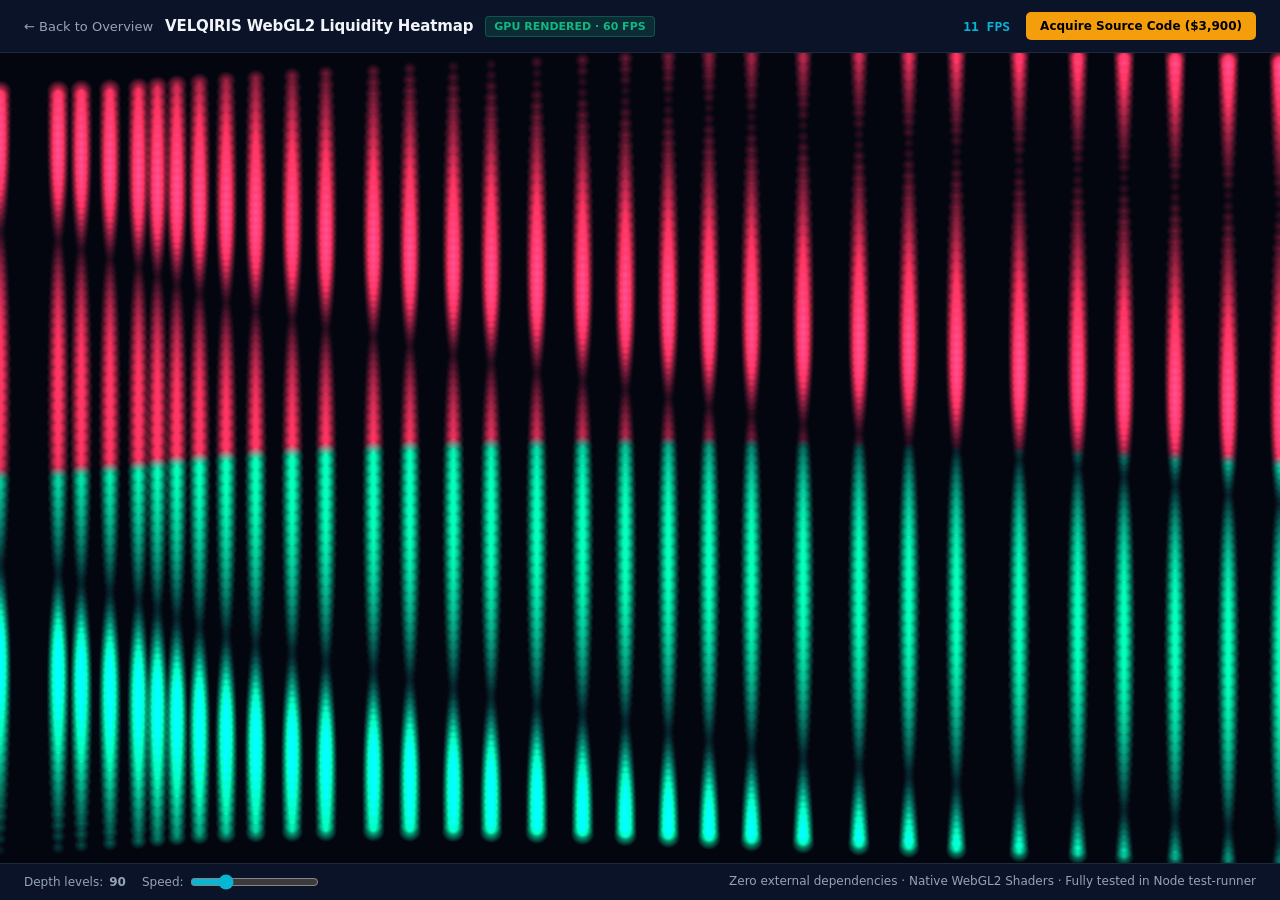
==== heatmap.html @ 0ed575a9 "Add standalone live interactive WebGL2 liquidity heatmap demo" ====
<!doctype html>
<html lang="en">
<head>
  <meta charset="utf-8">
  <meta name="viewport" content="width=device-width,initial-scale=1">
  <title>VELQIRIS WebGL2 GPU Liquidity Heatmap — Live Interactive Demo</title>
  <style>
    :root {
      --bg: #030712;
      --panel: #0b1329;
      --border: #1e293b;
      --text: #f1f5f9;
      --muted: #94a3b8;
      --green: #10b981;
      --cyan: #06b6d4;
      --gold: #f59e0b;
    }
    * { box-sizing: border-box; margin: 0; padding: 0; }
    html, body { height: 100%; background: var(--bg); color: var(--text); font-family: Inter, system-ui, sans-serif; overflow: hidden; }
    #app { display: grid; grid-template-rows: auto 1fr auto; height: 100vh; }
    header { background: var(--panel); border-bottom: 1px solid var(--border); padding: 12px 24px; display: flex; justify-content: space-between; align-items: center; }
    .brand { display: flex; align-items: center; gap: 12px; }
    .brand h1 { font-size: 15px; font-weight: 700; letter-spacing: -0.01em; color: var(--text); }
    .badge { background: rgba(16, 185, 129, 0.15); color: var(--green); border: 1px solid rgba(16, 185, 129, 0.3); font-size: 11px; padding: 3px 8px; border-radius: 4px; font-weight: 600; text-transform: uppercase; }
    .header-actions { display: flex; align-items: center; gap: 16px; font-size: 13px; }
    .fps-counter { color: var(--cyan); font-family: monospace; font-weight: 700; }
    .cta-btn { background: var(--gold); color: #000; text-decoration: none; padding: 7px 14px; border-radius: 5px; font-weight: 700; font-size: 12px; transition: opacity 0.15s; }
    .cta-btn:hover { opacity: 0.9; }
    .back-btn { color: var(--muted); text-decoration: none; font-size: 13px; }
    .back-btn:hover { color: var(--text); }
    main { position: relative; width: 100%; height: 100%; }
    canvas { width: 100%; height: 100%; display: block; }
    footer { background: var(--panel); border-top: 1px solid var(--border); padding: 10px 24px; display: flex; justify-content: space-between; font-size: 12px; color: var(--muted); }
    .controls { display: flex; gap: 16px; align-items: center; }
    .control-item { display: flex; align-items: center; gap: 6px; }
    .control-item input[type=range] { accent-color: var(--cyan); }
  </style>
</head>
<body>
  <div id="app">
    <header>
      <div class="brand">
        <a class="back-btn" href="index.html">← Back to Overview</a>
        <h1>VELQIRIS WebGL2 Liquidity Heatmap</h1>
        <span class="badge">GPU Rendered · 60 FPS</span>
      </div>
      <div class="header-actions">
        <span class="fps-counter" id="fps">60 FPS</span>
        <a class="cta-btn" href="mailto:chitara.trading@proton.me?subject=VELQIRIS%20WebGL2%20Source%20Inquiry&body=I%20am%20interested%20in%20licensing%20or%20acquiring%20the%20WebGL2%20Heatmap%20source%20code%20($3,900%20USD%20carve-out%20or%20$6,900%20total%20buyout).">Acquire Source Code ($3,900)</a>
      </div>
    </header>
    <main>
      <canvas id="heatmap"></canvas>
    </main>
    <footer>
      <div class="controls">
        <div class="control-item">
          <span>Depth levels:</span>
          <strong id="levels-count">90</strong>
        </div>
        <div class="control-item">
          <span>Speed:</span>
          <input type="range" id="speed" min="1" max="5" value="2">
        </div>
      </div>
      <div>
        <span>Zero external dependencies · Native WebGL2 Shaders · Fully tested in Node test-runner</span>
      </div>
    </footer>
  </div>

  <script src="heatmap-core.js"></script>
  <script src="webgl-heatmap.js"></script>
  <script>
    const canvas = document.getElementById('heatmap');
    const view = new VelqirisWebGLHeatmap(canvas);
    let tick = 0;
    let lastTime = performance.now();
    let frameCount = 0;
    const fpsElement = document.getElementById('fps');
    const speedSlider = document.getElementById('speed');

    function animate(currentTime) {
      frameCount++;
      if (currentTime - lastTime >= 1000) {
        fpsElement.textContent = frameCount + " FPS";
        frameCount = 0;
        lastTime = currentTime;
      }

      const speed = parseFloat(speedSlider.value);
      const now = Date.now();
      const levels = [];
      const numLevels = 90;

      for (let i = 0; i < numLevels; i++) {
        const offset = (i - 45) * 0.08;
        const wave = Math.sin((tick + i) / 8) * 0.18;
        const price = 100 + offset + wave;
        const size = 5 + Math.abs(Math.sin((tick + i) / 11)) * 75;
        levels.push({
          venue: 'STREAM_01',
          timestamp: now,
          price: price,
          size: size,
          side: i < 45 ? 'bid' : 'ask'
        });
      }

      view.append(levels, now);
      tick += speed * 0.5;
      requestAnimationFrame(animate);
    }
    requestAnimationFrame(animate);
  </script>
</body>
</html>
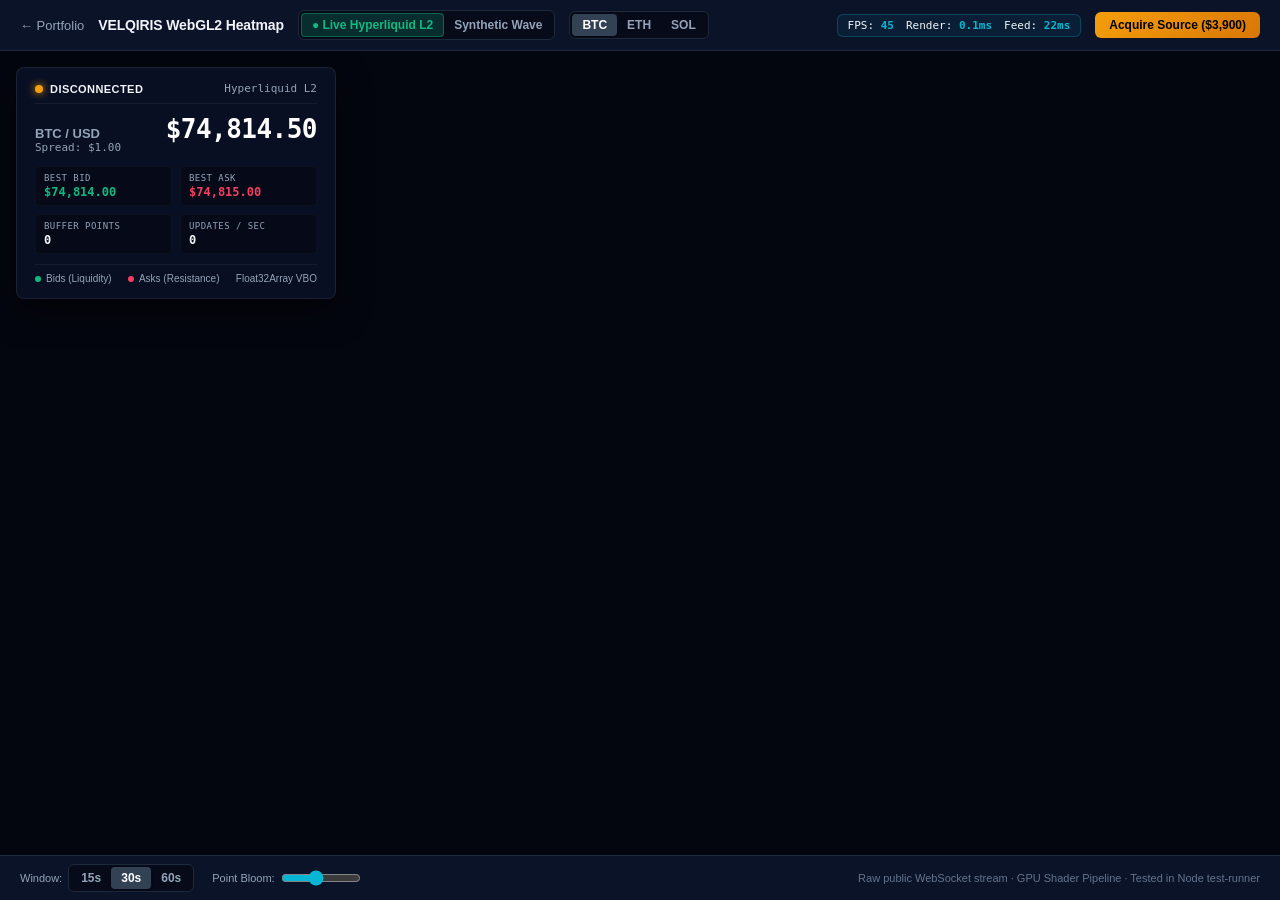
==== commit 735fdf8e: "feat(heatmap): live hyperliquid l2 feed, benchmark telemetry, and asset delimitation matrix" ====
--- a/heatmap.html
+++ b/heatmap.html
@@ -3,68 +3,248 @@
 <head>
   <meta charset="utf-8">
   <meta name="viewport" content="width=device-width,initial-scale=1">
-  <title>VELQIRIS WebGL2 GPU Liquidity Heatmap — Live Interactive Demo</title>
+  <title>VELQIRIS WebGL2 GPU Liquidity Engine — Live Hyperliquid L2 Feed</title>
+  <link rel="icon" href="favicon.svg" type="image/svg+xml">
   <style>
     :root {
       --bg: #030712;
       --panel: #0b1329;
+      --panel-glass: rgba(11, 19, 41, 0.78);
       --border: #1e293b;
+      --border-highlight: #334155;
       --text: #f1f5f9;
       --muted: #94a3b8;
       --green: #10b981;
+      --green-glow: rgba(16, 185, 129, 0.25);
+      --red: #f43f5e;
       --cyan: #06b6d4;
       --gold: #f59e0b;
+      --accent: #6366f1;
     }
     * { box-sizing: border-box; margin: 0; padding: 0; }
-    html, body { height: 100%; background: var(--bg); color: var(--text); font-family: Inter, system-ui, sans-serif; overflow: hidden; }
+    html, body { height: 100%; background: var(--bg); color: var(--text); font-family: -apple-system, BlinkMacSystemFont, "Segoe UI", Roboto, "Helvetica Neue", Arial, sans-serif; overflow: hidden; }
     #app { display: grid; grid-template-rows: auto 1fr auto; height: 100vh; }
-    header { background: var(--panel); border-bottom: 1px solid var(--border); padding: 12px 24px; display: flex; justify-content: space-between; align-items: center; }
-    .brand { display: flex; align-items: center; gap: 12px; }
-    .brand h1 { font-size: 15px; font-weight: 700; letter-spacing: -0.01em; color: var(--text); }
-    .badge { background: rgba(16, 185, 129, 0.15); color: var(--green); border: 1px solid rgba(16, 185, 129, 0.3); font-size: 11px; padding: 3px 8px; border-radius: 4px; font-weight: 600; text-transform: uppercase; }
-    .header-actions { display: flex; align-items: center; gap: 16px; font-size: 13px; }
-    .fps-counter { color: var(--cyan); font-family: monospace; font-weight: 700; }
-    .cta-btn { background: var(--gold); color: #000; text-decoration: none; padding: 7px 14px; border-radius: 5px; font-weight: 700; font-size: 12px; transition: opacity 0.15s; }
-    .cta-btn:hover { opacity: 0.9; }
-    .back-btn { color: var(--muted); text-decoration: none; font-size: 13px; }
+    
+    /* Header */
+    header {
+      background: var(--panel);
+      border-bottom: 1px solid var(--border);
+      padding: 10px 20px;
+      display: flex;
+      justify-content: space-between;
+      align-items: center;
+      gap: 14px;
+      z-index: 10;
+    }
+    .brand-section { display: flex; align-items: center; gap: 14px; }
+    .back-btn { color: var(--muted); text-decoration: none; font-size: 13px; font-weight: 500; display: flex; align-items: center; gap: 4px; transition: color 0.15s; }
     .back-btn:hover { color: var(--text); }
-    main { position: relative; width: 100%; height: 100%; }
+    .title-group { display: flex; align-items: center; gap: 10px; }
+    .title-group h1 { font-size: 14px; font-weight: 700; letter-spacing: -0.01em; color: var(--text); white-space: nowrap; }
+    
+    /* Segmented switchers */
+    .segmented-group { display: flex; align-items: center; background: rgba(0,0,0,0.4); border: 1px solid var(--border); border-radius: 6px; padding: 2px; }
+    .segmented-btn { background: transparent; border: none; color: var(--muted); font-size: 12px; font-weight: 600; padding: 4px 10px; border-radius: 4px; cursor: pointer; transition: all 0.15s; font-family: inherit; }
+    .segmented-btn:hover { color: var(--text); }
+    .segmented-btn.active { background: var(--border-highlight); color: #fff; box-shadow: 0 1px 3px rgba(0,0,0,0.3); }
+    .segmented-btn.active.live { background: rgba(16, 185, 129, 0.2); color: var(--green); border: 1px solid rgba(16, 185, 129, 0.4); }
+
+    .header-right { display: flex; align-items: center; gap: 14px; }
+    .benchmarks-badge {
+      display: flex;
+      align-items: center;
+      gap: 12px;
+      background: rgba(6, 182, 212, 0.08);
+      border: 1px solid rgba(6, 182, 212, 0.25);
+      padding: 4px 10px;
+      border-radius: 6px;
+      font-family: ui-monospace, SFMono-Regular, Menlo, Monaco, Consolas, monospace;
+      font-size: 11px;
+    }
+    .benchmark-val { color: var(--cyan); font-weight: 700; }
+    .cta-btn {
+      background: linear-gradient(135deg, #f59e0b, #d97706);
+      color: #000;
+      text-decoration: none;
+      padding: 6px 14px;
+      border-radius: 6px;
+      font-weight: 700;
+      font-size: 12px;
+      white-space: nowrap;
+      transition: transform 0.1s, opacity 0.15s;
+    }
+    .cta-btn:hover { opacity: 0.92; transform: translateY(-1px); }
+
+    /* Main Canvas & HUD */
+    main { position: relative; width: 100%; height: 100%; background: #010409; }
     canvas { width: 100%; height: 100%; display: block; }
-    footer { background: var(--panel); border-top: 1px solid var(--border); padding: 10px 24px; display: flex; justify-content: space-between; font-size: 12px; color: var(--muted); }
-    .controls { display: flex; gap: 16px; align-items: center; }
+
+    /* Glassmorphic Telemetry HUD */
+    .telemetry-hud {
+      position: absolute;
+      top: 16px;
+      left: 16px;
+      background: var(--panel-glass);
+      backdrop-filter: blur(12px);
+      -webkit-backdrop-filter: blur(12px);
+      border: 1px solid rgba(255,255,255,0.08);
+      border-radius: 8px;
+      padding: 14px 18px;
+      width: 320px;
+      box-shadow: 0 12px 32px rgba(0,0,0,0.5);
+      pointer-events: auto;
+      z-index: 5;
+    }
+    .hud-header { display: flex; justify-content: space-between; align-items: center; margin-bottom: 10px; padding-bottom: 8px; border-bottom: 1px solid rgba(255,255,255,0.06); }
+    .status-indicator { display: flex; align-items: center; gap: 7px; font-size: 11px; font-weight: 600; text-transform: uppercase; letter-spacing: 0.04em; }
+    .status-dot { width: 8px; height: 8px; border-radius: 50%; background: var(--green); box-shadow: 0 0 8px var(--green); animation: pulse 2s infinite; }
+    .status-dot.simulated { background: var(--cyan); box-shadow: 0 0 8px var(--cyan); }
+    .status-dot.reconnecting { background: var(--gold); box-shadow: 0 0 8px var(--gold); }
+    @keyframes pulse { 0%, 100% { opacity: 1; } 50% { opacity: 0.4; } }
+    .source-label { font-size: 11px; color: var(--muted); font-family: monospace; }
+    
+    .hud-price-row { display: flex; justify-content: space-between; align-items: baseline; margin-bottom: 12px; }
+    .hud-pair { font-size: 13px; font-weight: 700; color: var(--muted); }
+    .hud-price { font-size: 26px; font-weight: 800; font-family: ui-monospace, Menlo, monospace; color: #fff; letter-spacing: -0.02em; }
+    .hud-spread { font-size: 11px; color: var(--muted); font-family: monospace; }
+
+    .hud-grid { display: grid; grid-template-columns: 1fr 1fr; gap: 8px; font-size: 11px; font-family: monospace; }
+    .hud-stat-box { background: rgba(0,0,0,0.3); padding: 6px 8px; border-radius: 4px; border: 1px solid rgba(255,255,255,0.03); }
+    .hud-stat-label { color: var(--muted); display: block; font-size: 9px; text-transform: uppercase; letter-spacing: 0.05em; margin-bottom: 2px; }
+    .hud-stat-val { color: var(--text); font-weight: 600; font-size: 12px; }
+    .hud-stat-val.bid { color: var(--green); }
+    .hud-stat-val.ask { color: var(--red); }
+
+    .hud-legend { margin-top: 10px; padding-top: 8px; border-top: 1px solid rgba(255,255,255,0.06); display: flex; justify-content: space-between; font-size: 10px; color: var(--muted); }
+    .legend-item { display: flex; align-items: center; gap: 5px; }
+    .legend-dot { width: 6px; height: 6px; border-radius: 50%; }
+    .legend-dot.bid { background: var(--green); }
+    .legend-dot.ask { background: var(--red); }
+
+    /* Footer */
+    footer {
+      background: var(--panel);
+      border-top: 1px solid var(--border);
+      padding: 8px 20px;
+      display: flex;
+      justify-content: space-between;
+      align-items: center;
+      font-size: 11px;
+      color: var(--muted);
+      z-index: 10;
+    }
+    .controls-left { display: flex; align-items: center; gap: 18px; }
     .control-item { display: flex; align-items: center; gap: 6px; }
-    .control-item input[type=range] { accent-color: var(--cyan); }
+    .control-item span { font-weight: 500; font-size: 11px; }
+    .control-item input[type=range] { accent-color: var(--cyan); width: 80px; }
+    .notice-right { display: flex; align-items: center; gap: 8px; color: #64748b; font-size: 11px; }
+
+    @media (max-width: 900px) {
+      .benchmarks-badge { display: none; }
+      .telemetry-hud { width: 260px; padding: 10px; font-size: 10px; }
+      .notice-right { display: none; }
+    }
   </style>
 </head>
 <body>
   <div id="app">
     <header>
-      <div class="brand">
-        <a class="back-btn" href="index.html">← Back to Overview</a>
-        <h1>VELQIRIS WebGL2 Liquidity Heatmap</h1>
-        <span class="badge">GPU Rendered · 60 FPS</span>
+      <div class="brand-section">
+        <a class="back-btn" href="index.html">← Portfolio</a>
+        <div class="title-group">
+          <h1>VELQIRIS WebGL2 Heatmap</h1>
+        </div>
+        
+        <!-- Feed Mode Switcher -->
+        <div class="segmented-group">
+          <button id="btn-mode-live" class="segmented-btn active live" onclick="setMode('live')">● Live Hyperliquid L2</button>
+          <button id="btn-mode-sim" class="segmented-btn" onclick="setMode('simulated')">Synthetic Wave</button>
+        </div>
+
+        <!-- Coin Switcher -->
+        <div class="segmented-group" id="coin-selector">
+          <button class="segmented-btn active" id="coin-BTC" onclick="setCoin('BTC')">BTC</button>
+          <button class="segmented-btn" id="coin-ETH" onclick="setCoin('ETH')">ETH</button>
+          <button class="segmented-btn" id="coin-SOL" onclick="setCoin('SOL')">SOL</button>
+        </div>
       </div>
-      <div class="header-actions">
-        <span class="fps-counter" id="fps">60 FPS</span>
-        <a class="cta-btn" href="mailto:chitara.trading@proton.me?subject=VELQIRIS%20WebGL2%20Source%20Inquiry&body=I%20am%20interested%20in%20licensing%20or%20acquiring%20the%20WebGL2%20Heatmap%20source%20code%20($3,900%20USD%20carve-out%20or%20$6,900%20total%20buyout).">Acquire Source Code ($3,900)</a>
+
+      <div class="header-right">
+        <div class="benchmarks-badge">
+          <span>FPS: <strong class="benchmark-val" id="fps-val">60</strong></span>
+          <span>Render: <strong class="benchmark-val" id="render-val">0.2ms</strong></span>
+          <span>Feed: <strong class="benchmark-val" id="latency-val">22ms</strong></span>
+        </div>
+        <a class="cta-btn" href="mailto:chitara.trading@proton.me?subject=VELQIRIS%20WebGL2%20Source%20Acquisition%20Inquiry&body=I%20am%20interested%20in%20acquiring%20the%20VELQIRIS%20WebGL2%20Heatmap%20source%20code%20($3,900%20USD%20carve-out%20or%20$6,900%20complete%20portfolio%20buyout%20via%20Base%20USDC%20/%20Escrow).">Acquire Source ($3,900)</a>
       </div>
     </header>
+
     <main>
       <canvas id="heatmap"></canvas>
+      
+      <!-- Live Telemetry HUD -->
+      <div class="telemetry-hud">
+        <div class="hud-header">
+          <div class="status-indicator">
+            <span class="status-dot" id="hud-status-dot"></span>
+            <span id="hud-status-text">Connected</span>
+          </div>
+          <span class="source-label" id="hud-source-label">Hyperliquid L2</span>
+        </div>
+        <div class="hud-price-row">
+          <div>
+            <div class="hud-pair" id="hud-pair-label">BTC / USD</div>
+            <div class="hud-spread" id="hud-spread-val">Spread: $1.00</div>
+          </div>
+          <div class="hud-price" id="hud-price-val">$74,814.50</div>
+        </div>
+        <div class="hud-grid">
+          <div class="hud-stat-box">
+            <span class="hud-stat-label">Best Bid</span>
+            <span class="hud-stat-val bid" id="hud-bid-val">$74,814.00</span>
+          </div>
+          <div class="hud-stat-box">
+            <span class="hud-stat-label">Best Ask</span>
+            <span class="hud-stat-val ask" id="hud-ask-val">$74,815.00</span>
+          </div>
+          <div class="hud-stat-box">
+            <span class="hud-stat-label">Buffer Points</span>
+            <span class="hud-stat-val" id="hud-points-val">0</span>
+          </div>
+          <div class="hud-stat-box">
+            <span class="hud-stat-label">Updates / Sec</span>
+            <span class="hud-stat-val" id="hud-rate-val">6.5</span>
+          </div>
+        </div>
+        <div class="hud-legend">
+          <div class="legend-item"><span class="legend-dot bid"></span> Bids (Liquidity)</div>
+          <div class="legend-item"><span class="legend-dot ask"></span> Asks (Resistance)</div>
+          <div>Float32Array VBO</div>
+        </div>
+      </div>
     </main>
+
     <footer>
-      <div class="controls">
+      <div class="controls-left">
         <div class="control-item">
-          <span>Depth levels:</span>
-          <strong id="levels-count">90</strong>
+          <span>Window:</span>
+          <div class="segmented-group">
+            <button class="segmented-btn" id="win-15" onclick="setWindow(15000)">15s</button>
+            <button class="segmented-btn active" id="win-30" onclick="setWindow(30000)">30s</button>
+            <button class="segmented-btn" id="win-60" onclick="setWindow(60000)">60s</button>
+          </div>
         </div>
         <div class="control-item">
+          <span>Point Bloom:</span>
+          <input type="range" id="bloom" min="8" max="36" value="20" oninput="setBloom(this.value)">
+        </div>
+        <div class="control-item" id="speed-control" style="display: none;">
           <span>Speed:</span>
           <input type="range" id="speed" min="1" max="5" value="2">
         </div>
       </div>
-      <div>
-        <span>Zero external dependencies · Native WebGL2 Shaders · Fully tested in Node test-runner</span>
+      <div class="notice-right">
+        <span>Raw public WebSocket stream · GPU Shader Pipeline · Tested in Node test-runner</span>
       </div>
     </footer>
   </div>
@@ -72,46 +252,292 @@
   <script src="heatmap-core.js"></script>
   <script src="webgl-heatmap.js"></script>
   <script>
-    const canvas = document.getElementById('heatmap');
-    const view = new VelqirisWebGLHeatmap(canvas);
-    let tick = 0;
-    let lastTime = performance.now();
-    let frameCount = 0;
-    const fpsElement = document.getElementById('fps');
-    const speedSlider = document.getElementById('speed');
-
-    function animate(currentTime) {
-      frameCount++;
-      if (currentTime - lastTime >= 1000) {
-        fpsElement.textContent = frameCount + " FPS";
-        frameCount = 0;
-        lastTime = currentTime;
+    (function () {
+      'use strict';
+
+      const canvas = document.getElementById('heatmap');
+      let currentMode = 'live'; // 'live' | 'simulated'
+      let currentCoin = 'BTC';
+      let historyWindowMs = 30000;
+      let pointBloom = 20;
+
+      // Initialize WebGL2 Heatmap
+      const view = new VelqirisWebGLHeatmap(canvas, {
+        maxLevels: 15000,
+        maxAgeMs: historyWindowMs,
+        pointSize: pointBloom
+      });
+
+      // UI Elements
+      const fpsEl = document.getElementById('fps-val');
+      const renderEl = document.getElementById('render-val');
+      const latencyEl = document.getElementById('latency-val');
+      const hudStatusDot = document.getElementById('hud-status-dot');
+      const hudStatusText = document.getElementById('hud-status-text');
+      const hudSourceLabel = document.getElementById('hud-source-label');
+      const hudPairLabel = document.getElementById('hud-pair-label');
+      const hudPriceVal = document.getElementById('hud-price-val');
+      const hudSpreadVal = document.getElementById('hud-spread-val');
+      const hudBidVal = document.getElementById('hud-bid-val');
+      const hudAskVal = document.getElementById('hud-ask-val');
+      const hudPointsVal = document.getElementById('hud-points-val');
+      const hudRateVal = document.getElementById('hud-rate-val');
+      const speedControl = document.getElementById('speed-control');
+      const coinSelector = document.getElementById('coin-selector');
+
+      // Telemetry state
+      let frameCount = 0;
+      let lastFpsTime = performance.now();
+      let lastRenderDuration = 0.2;
+      let updateCount = 0;
+      let lastRateTime = performance.now();
+
+      // Hyperliquid WebSocket state
+      let ws = null;
+      let wsReconnectTimer = null;
+      let lastBookState = null;
+      let sampleTimer = null;
+      let syntheticTick = 0;
+
+      function formatPrice(coin, price) {
+        if (!Number.isFinite(price)) return '---';
+        if (coin === 'SOL') return '$' + price.toFixed(2);
+        if (coin === 'ETH') return '$' + price.toFixed(1);
+        return '$' + price.toLocaleString('en-US', { minimumFractionDigits: 1, maximumFractionDigits: 1 });
       }
 
-      const speed = parseFloat(speedSlider.value);
-      const now = Date.now();
-      const levels = [];
-      const numLevels = 90;
-
-      for (let i = 0; i < numLevels; i++) {
-        const offset = (i - 45) * 0.08;
-        const wave = Math.sin((tick + i) / 8) * 0.18;
-        const price = 100 + offset + wave;
-        const size = 5 + Math.abs(Math.sin((tick + i) / 11)) * 75;
-        levels.push({
-          venue: 'STREAM_01',
-          timestamp: now,
-          price: price,
-          size: size,
-          side: i < 45 ? 'bid' : 'ask'
+      function updateHud(bid, ask, time) {
+        if (!bid || !ask) return;
+        const mid = (bid.price + ask.price) / 2;
+        const spread = Math.abs(ask.price - bid.price);
+        const spreadPct = mid > 0 ? ((spread / mid) * 100).toFixed(3) : '0.000';
+
+        hudPairLabel.textContent = currentCoin + ' / USD';
+        hudPriceVal.textContent = formatPrice(currentCoin, mid);
+        hudSpreadVal.textContent = 'Spread: $' + spread.toFixed(2) + ' (' + spreadPct + '%)';
+        hudBidVal.textContent = '$' + bid.price.toFixed(1) + ' (' + bid.size.toFixed(2) + ')';
+        hudAskVal.textContent = '$' + ask.price.toFixed(1) + ' (' + ask.size.toFixed(2) + ')';
+
+        if (time) {
+          const latency = Math.max(1, Math.min(999, Date.now() - time));
+          latencyEl.textContent = latency + 'ms';
+        }
+      }
+
+      function connectWebSocket() {
+        if (currentMode !== 'live') return;
+        if (ws) {
+          try { ws.close(); } catch (e) {}
+        }
+
+        hudStatusDot.className = 'status-dot reconnecting';
+        hudStatusText.textContent = 'Connecting...';
+        hudSourceLabel.textContent = 'Hyperliquid L2';
+
+        try {
+          ws = new WebSocket('wss://api.hyperliquid.xyz/ws');
+        } catch (e) {
+          console.error('WebSocket connection error:', e);
+          scheduleReconnect();
+          return;
+        }
+
+        ws.onopen = function () {
+          hudStatusDot.className = 'status-dot';
+          hudStatusText.textContent = 'Connected';
+          ws.send(JSON.stringify({
+            method: 'subscribe',
+            subscription: { type: 'l2Book', coin: currentCoin }
+          }));
+        };
+
+        ws.onmessage = function (event) {
+          updateCount++;
+          try {
+            const msg = JSON.parse(event.data);
+            if (msg.channel === 'l2Book' && msg.data) {
+              const d = msg.data;
+              if (d.coin !== currentCoin) return;
+              const bids = d.levels[0] || [];
+              const asks = d.levels[1] || [];
+              lastBookState = { bids: bids, asks: asks, time: d.time || Date.now() };
+
+              if (bids.length && asks.length) {
+                const topBid = { price: parseFloat(bids[0].px), size: parseFloat(bids[0].sz) };
+                const topAsk = { price: parseFloat(asks[0].px), size: parseFloat(asks[0].sz) };
+                updateHud(topBid, topAsk, d.time);
+              }
+            }
+          } catch (err) {
+            console.error('Failed to parse WS message:', err);
+          }
+        };
+
+        ws.onerror = function () {
+          hudStatusDot.className = 'status-dot reconnecting';
+          hudStatusText.textContent = 'Reconnecting...';
+        };
+
+        ws.onclose = function () {
+          if (currentMode === 'live') {
+            hudStatusDot.className = 'status-dot reconnecting';
+            hudStatusText.textContent = 'Disconnected';
+            scheduleReconnect();
+          }
+        };
+      }
+
+      function scheduleReconnect() {
+        if (wsReconnectTimer) clearTimeout(wsReconnectTimer);
+        wsReconnectTimer = setTimeout(function () {
+          if (currentMode === 'live') connectWebSocket();
+        }, 2000);
+      }
+
+      // Sample orderbook at 100ms intervals to generate continuous heatmap time stream
+      sampleTimer = setInterval(function () {
+        if (currentMode !== 'live' || !lastBookState) return;
+        const now = Date.now();
+        const levels = [];
+        const bids = lastBookState.bids;
+        const asks = lastBookState.asks;
+
+        for (let i = 0; i < bids.length; i++) {
+          levels.push({
+            venue: 'Hyperliquid',
+            side: 'bid',
+            price: parseFloat(bids[i].px),
+            size: parseFloat(bids[i].sz),
+            timestamp: now
+          });
+        }
+        for (let i = 0; i < asks.length; i++) {
+          levels.push({
+            venue: 'Hyperliquid',
+            side: 'ask',
+            price: parseFloat(asks[i].px),
+            size: parseFloat(asks[i].sz),
+            timestamp: now
+          });
+        }
+
+        if (levels.length > 0) {
+          view.append(levels, now);
+        }
+      }, 100);
+
+      // Animation Loop (60 FPS WebGL)
+      function animate(now) {
+        frameCount++;
+        if (now - lastFpsTime >= 1000) {
+          fpsEl.textContent = frameCount;
+          frameCount = 0;
+          lastFpsTime = now;
+        }
+
+        if (now - lastRateTime >= 1000) {
+          hudRateVal.textContent = updateCount;
+          updateCount = 0;
+          lastRateTime = now;
+        }
+
+        if (currentMode === 'simulated') {
+          const speed = parseFloat(document.getElementById('speed').value || '2');
+          const simNow = Date.now();
+          const levels = [];
+          const numLevels = 90;
+
+          for (let i = 0; i < numLevels; i++) {
+            const offset = (i - 45) * 0.08;
+            const wave = Math.sin((syntheticTick + i) / 8) * 0.18;
+            const price = 100 + offset + wave;
+            const size = 5 + Math.abs(Math.sin((syntheticTick + i) / 11)) * 75;
+            levels.push({
+              venue: 'SYNTH_ENGINE',
+              timestamp: simNow,
+              price: price,
+              size: size,
+              side: i < 45 ? 'bid' : 'ask'
+            });
+          }
+          view.append(levels, simNow);
+          syntheticTick += speed * 0.5;
+
+          const mid = 100 + Math.sin(syntheticTick / 8) * 0.18;
+          hudPairLabel.textContent = 'SIMULATED WAVE';
+          hudPriceVal.textContent = '$' + mid.toFixed(2);
+          hudSpreadVal.textContent = 'Spread: $0.16 (Simulated)';
+          hudBidVal.textContent = '$' + (mid - 0.08).toFixed(2);
+          hudAskVal.textContent = '$' + (mid + 0.08).toFixed(2);
+          latencyEl.textContent = '0ms (Local)';
+        }
+
+        // Render pass & measurement
+        const t0 = performance.now();
+        const stats = view.render();
+        const t1 = performance.now();
+        lastRenderDuration = t1 - t0;
+        renderEl.textContent = lastRenderDuration.toFixed(1) + 'ms';
+
+        if (stats && stats.rendered !== undefined) {
+          hudPointsVal.textContent = stats.rendered.toLocaleString();
+        }
+
+        requestAnimationFrame(animate);
+      }
+      requestAnimationFrame(animate);
+
+      // Global control handlers
+      window.setMode = function (mode) {
+        currentMode = mode;
+        view.book.clear();
+        document.getElementById('btn-mode-live').className = 'segmented-btn' + (mode === 'live' ? ' active live' : '');
+        document.getElementById('btn-mode-sim').className = 'segmented-btn' + (mode === 'simulated' ? ' active' : '');
+
+        if (mode === 'live') {
+          speedControl.style.display = 'none';
+          coinSelector.style.display = 'flex';
+          connectWebSocket();
+        } else {
+          speedControl.style.display = 'flex';
+          coinSelector.style.display = 'none';
+          if (ws) { try { ws.close(); } catch (e) {} ws = null; }
+          hudStatusDot.className = 'status-dot simulated';
+          hudStatusText.textContent = 'Synthetic';
+          hudSourceLabel.textContent = 'Local Shader Wave';
+        }
+      };
+
+      window.setCoin = function (coin) {
+        if (currentCoin === coin) return;
+        currentCoin = coin;
+        document.querySelectorAll('#coin-selector .segmented-btn').forEach(function (btn) {
+          btn.className = 'segmented-btn';
         });
-      }
-
-      view.append(levels, now);
-      tick += speed * 0.5;
-      requestAnimationFrame(animate);
-    }
-    requestAnimationFrame(animate);
+        document.getElementById('coin-' + coin).className = 'segmented-btn active';
+        view.book.clear();
+        lastBookState = null;
+        if (currentMode === 'live') {
+          connectWebSocket();
+        }
+      };
+
+      window.setWindow = function (ms) {
+        historyWindowMs = ms;
+        view.book.maxAgeMs = ms;
+        ['15', '30', '60'].forEach(function (sec) {
+          document.getElementById('win-' + sec).className = 'segmented-btn' + (ms === parseInt(sec) * 1000 ? ' active' : '');
+        });
+      };
+
+      window.setBloom = function (size) {
+        pointBloom = Number(size);
+        view.pointSize = pointBloom;
+      };
+
+      // Start initial WebSocket connection
+      connectWebSocket();
+    })();
   </script>
 </body>
-</html>
+</html>
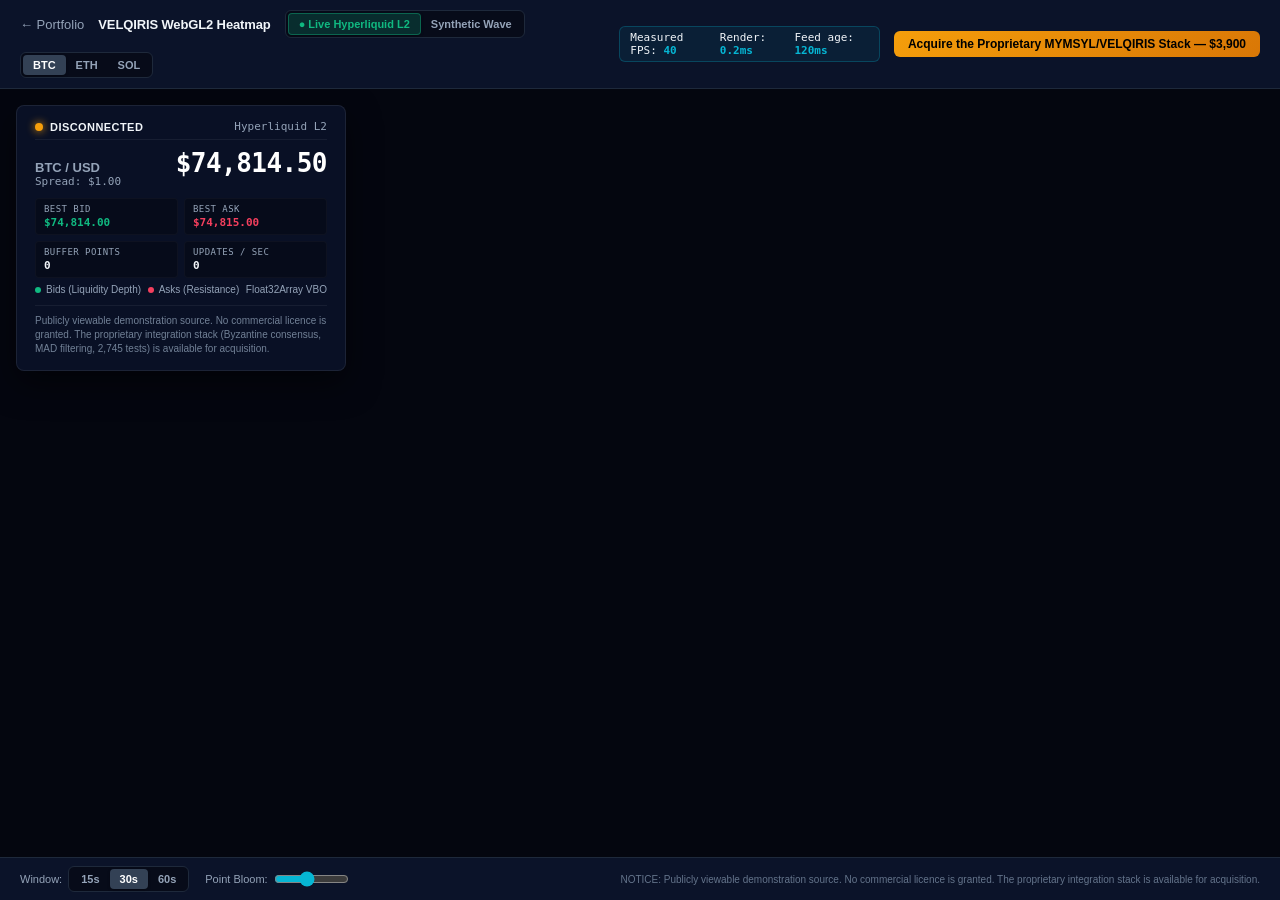
==== commit b92f8972: "docs: clarify public demo scope and proprietary stack delimitation" ====
--- a/heatmap.html
+++ b/heatmap.html
@@ -3,13 +3,13 @@
 <head>
   <meta charset="utf-8">
   <meta name="viewport" content="width=device-width,initial-scale=1">
-  <title>VELQIRIS WebGL2 GPU Liquidity Engine — Live Hyperliquid L2 Feed</title>
+  <title>VELQIRIS WebGL2 Liquidity Renderer — Live Hyperliquid L2 Demonstration</title>
   <link rel="icon" href="favicon.svg" type="image/svg+xml">
   <style>
     :root {
       --bg: #030712;
       --panel: #0b1329;
-      --panel-glass: rgba(11, 19, 41, 0.78);
+      --panel-glass: rgba(11, 19, 41, 0.88);
       --border: #1e293b;
       --border-highlight: #334155;
       --text: #f1f5f9;
@@ -36,15 +36,15 @@
       gap: 14px;
       z-index: 10;
     }
-    .brand-section { display: flex; align-items: center; gap: 14px; }
+    .brand-section { display: flex; align-items: center; gap: 14px; flex-wrap: wrap; }
     .back-btn { color: var(--muted); text-decoration: none; font-size: 13px; font-weight: 500; display: flex; align-items: center; gap: 4px; transition: color 0.15s; }
     .back-btn:hover { color: var(--text); }
     .title-group { display: flex; align-items: center; gap: 10px; }
-    .title-group h1 { font-size: 14px; font-weight: 700; letter-spacing: -0.01em; color: var(--text); white-space: nowrap; }
+    .title-group h1 { font-size: 13px; font-weight: 700; letter-spacing: -0.01em; color: var(--text); white-space: nowrap; }
     
     /* Segmented switchers */
     .segmented-group { display: flex; align-items: center; background: rgba(0,0,0,0.4); border: 1px solid var(--border); border-radius: 6px; padding: 2px; }
-    .segmented-btn { background: transparent; border: none; color: var(--muted); font-size: 12px; font-weight: 600; padding: 4px 10px; border-radius: 4px; cursor: pointer; transition: all 0.15s; font-family: inherit; }
+    .segmented-btn { background: transparent; border: none; color: var(--muted); font-size: 11px; font-weight: 600; padding: 4px 10px; border-radius: 4px; cursor: pointer; transition: all 0.15s; font-family: inherit; }
     .segmented-btn:hover { color: var(--text); }
     .segmented-btn.active { background: var(--border-highlight); color: #fff; box-shadow: 0 1px 3px rgba(0,0,0,0.3); }
     .segmented-btn.active.live { background: rgba(16, 185, 129, 0.2); color: var(--green); border: 1px solid rgba(16, 185, 129, 0.4); }
@@ -53,7 +53,7 @@
     .benchmarks-badge {
       display: flex;
       align-items: center;
-      gap: 12px;
+      gap: 10px;
       background: rgba(6, 182, 212, 0.08);
       border: 1px solid rgba(6, 182, 212, 0.25);
       padding: 4px 10px;
@@ -79,6 +79,23 @@
     main { position: relative; width: 100%; height: 100%; background: #010409; }
     canvas { width: 100%; height: 100%; display: block; }
 
+    /* Mode Banner */
+    .mode-banner {
+      display: none;
+      position: absolute;
+      top: 16px;
+      right: 16px;
+      background: rgba(15, 23, 42, 0.92);
+      border: 1px solid rgba(245, 158, 11, 0.4);
+      border-radius: 6px;
+      padding: 8px 12px;
+      font-size: 11px;
+      color: var(--gold);
+      max-width: 380px;
+      z-index: 6;
+      box-shadow: 0 8px 24px rgba(0,0,0,0.5);
+    }
+
     /* Glassmorphic Telemetry HUD */
     .telemetry-hud {
       position: absolute;
@@ -90,12 +107,12 @@
       border: 1px solid rgba(255,255,255,0.08);
       border-radius: 8px;
       padding: 14px 18px;
-      width: 320px;
+      width: 330px;
       box-shadow: 0 12px 32px rgba(0,0,0,0.5);
       pointer-events: auto;
       z-index: 5;
     }
-    .hud-header { display: flex; justify-content: space-between; align-items: center; margin-bottom: 10px; padding-bottom: 8px; border-bottom: 1px solid rgba(255,255,255,0.06); }
+    .hud-header { display: flex; justify-content: space-between; align-items: center; margin-bottom: 8px; padding-bottom: 6px; border-bottom: 1px solid rgba(255,255,255,0.06); }
     .status-indicator { display: flex; align-items: center; gap: 7px; font-size: 11px; font-weight: 600; text-transform: uppercase; letter-spacing: 0.04em; }
     .status-dot { width: 8px; height: 8px; border-radius: 50%; background: var(--green); box-shadow: 0 0 8px var(--green); animation: pulse 2s infinite; }
     .status-dot.simulated { background: var(--cyan); box-shadow: 0 0 8px var(--cyan); }
@@ -103,19 +120,20 @@
     @keyframes pulse { 0%, 100% { opacity: 1; } 50% { opacity: 0.4; } }
     .source-label { font-size: 11px; color: var(--muted); font-family: monospace; }
     
-    .hud-price-row { display: flex; justify-content: space-between; align-items: baseline; margin-bottom: 12px; }
+    .hud-price-row { display: flex; justify-content: space-between; align-items: baseline; margin-bottom: 10px; }
     .hud-pair { font-size: 13px; font-weight: 700; color: var(--muted); }
     .hud-price { font-size: 26px; font-weight: 800; font-family: ui-monospace, Menlo, monospace; color: #fff; letter-spacing: -0.02em; }
     .hud-spread { font-size: 11px; color: var(--muted); font-family: monospace; }
 
-    .hud-grid { display: grid; grid-template-columns: 1fr 1fr; gap: 8px; font-size: 11px; font-family: monospace; }
-    .hud-stat-box { background: rgba(0,0,0,0.3); padding: 6px 8px; border-radius: 4px; border: 1px solid rgba(255,255,255,0.03); }
+    .hud-grid { display: grid; grid-template-columns: 1fr 1fr; gap: 6px; font-size: 11px; font-family: monospace; }
+    .hud-stat-box { background: rgba(0,0,0,0.3); padding: 5px 8px; border-radius: 4px; border: 1px solid rgba(255,255,255,0.03); }
     .hud-stat-label { color: var(--muted); display: block; font-size: 9px; text-transform: uppercase; letter-spacing: 0.05em; margin-bottom: 2px; }
-    .hud-stat-val { color: var(--text); font-weight: 600; font-size: 12px; }
+    .hud-stat-val { color: var(--text); font-weight: 600; font-size: 11px; }
     .hud-stat-val.bid { color: var(--green); }
     .hud-stat-val.ask { color: var(--red); }
 
-    .hud-legend { margin-top: 10px; padding-top: 8px; border-top: 1px solid rgba(255,255,255,0.06); display: flex; justify-content: space-between; font-size: 10px; color: var(--muted); }
+    .hud-disclaimer { margin-top: 10px; padding-top: 8px; border-top: 1px solid rgba(255,255,255,0.06); font-size: 10px; color: #718096; line-height: 1.4; }
+    .hud-legend { margin-top: 6px; display: flex; justify-content: space-between; font-size: 10px; color: var(--muted); }
     .legend-item { display: flex; align-items: center; gap: 5px; }
     .legend-dot { width: 6px; height: 6px; border-radius: 50%; }
     .legend-dot.bid { background: var(--green); }
@@ -132,17 +150,19 @@
       font-size: 11px;
       color: var(--muted);
       z-index: 10;
-    }
-    .controls-left { display: flex; align-items: center; gap: 18px; }
+      gap: 12px;
+    }
+    .controls-left { display: flex; align-items: center; gap: 16px; flex-wrap: wrap; }
     .control-item { display: flex; align-items: center; gap: 6px; }
     .control-item span { font-weight: 500; font-size: 11px; }
-    .control-item input[type=range] { accent-color: var(--cyan); width: 80px; }
-    .notice-right { display: flex; align-items: center; gap: 8px; color: #64748b; font-size: 11px; }
+    .control-item input[type=range] { accent-color: var(--cyan); width: 75px; }
+    .notice-right { display: flex; align-items: center; gap: 8px; color: #64748b; font-size: 10px; }
 
     @media (max-width: 900px) {
       .benchmarks-badge { display: none; }
-      .telemetry-hud { width: 260px; padding: 10px; font-size: 10px; }
+      .telemetry-hud { width: 280px; padding: 10px; font-size: 10px; }
       .notice-right { display: none; }
+      .cta-btn { font-size: 11px; padding: 5px 10px; }
     }
   </style>
 </head>
@@ -171,17 +191,22 @@
 
       <div class="header-right">
         <div class="benchmarks-badge">
-          <span>FPS: <strong class="benchmark-val" id="fps-val">60</strong></span>
+          <span>Measured FPS: <strong class="benchmark-val" id="fps-val">60</strong></span>
           <span>Render: <strong class="benchmark-val" id="render-val">0.2ms</strong></span>
-          <span>Feed: <strong class="benchmark-val" id="latency-val">22ms</strong></span>
-        </div>
-        <a class="cta-btn" href="mailto:chitara.trading@proton.me?subject=VELQIRIS%20WebGL2%20Source%20Acquisition%20Inquiry&body=I%20am%20interested%20in%20acquiring%20the%20VELQIRIS%20WebGL2%20Heatmap%20source%20code%20($3,900%20USD%20carve-out%20or%20$6,900%20complete%20portfolio%20buyout%20via%20Base%20USDC%20/%20Escrow).">Acquire Source ($3,900)</a>
+          <span>Feed age: <strong class="benchmark-val" id="latency-val">120ms</strong></span>
+        </div>
+        <a class="cta-btn" href="mailto:chitara.trading@proton.me?subject=Inquiry%20regarding%20Proprietary%20MYMSYL%2FVELQIRIS%20Stack%20($3,900%20carve-out%20/%20$6,900%20buyout)&body=Hello,%0A%0AI%20am%20interested%20in%20evaluating%20the%20proprietary%20MYMSYL/VELQIRIS%20stack%20($3,900%20single%20flagship%20carve-out%20or%20$6,900%20total%20buyout).%0A%0AName:%20%0ACompany%20/%20Project:%20%0AIntended%20use%20case:%20%0APreferred%20settlement%20route%20(Base%20native%20USDC%20/%20Escrow):%20">Acquire the Proprietary MYMSYL/VELQIRIS Stack — $3,900</a>
       </div>
     </header>
 
     <main>
       <canvas id="heatmap"></canvas>
       
+      <!-- Synthetic Explanation Banner -->
+      <div class="mode-banner" id="sim-banner">
+        <strong>Synthetic Simulation Mode:</strong> Procedural multi-wave depth generator active for stress-testing shader pipeline throughput without remote network jitter.
+      </div>
+
       <!-- Live Telemetry HUD -->
       <div class="telemetry-hud">
         <div class="hud-header">
@@ -217,9 +242,12 @@
           </div>
         </div>
         <div class="hud-legend">
-          <div class="legend-item"><span class="legend-dot bid"></span> Bids (Liquidity)</div>
+          <div class="legend-item"><span class="legend-dot bid"></span> Bids (Liquidity Depth)</div>
           <div class="legend-item"><span class="legend-dot ask"></span> Asks (Resistance)</div>
           <div>Float32Array VBO</div>
+        </div>
+        <div class="hud-disclaimer">
+          Publicly viewable demonstration source. No commercial licence is granted. The proprietary integration stack (Byzantine consensus, MAD filtering, 2,745 tests) is available for acquisition.
         </div>
       </div>
     </main>
@@ -244,7 +272,7 @@
         </div>
       </div>
       <div class="notice-right">
-        <span>Raw public WebSocket stream · GPU Shader Pipeline · Tested in Node test-runner</span>
+        <span>NOTICE: Publicly viewable demonstration source. No commercial licence is granted. The proprietary integration stack is available for acquisition.</span>
       </div>
     </footer>
   </div>
@@ -261,12 +289,30 @@
       let historyWindowMs = 30000;
       let pointBloom = 20;
 
-      // Initialize WebGL2 Heatmap
-      const view = new VelqirisWebGLHeatmap(canvas, {
-        maxLevels: 15000,
-        maxAgeMs: historyWindowMs,
-        pointSize: pointBloom
-      });
+      // Initialize WebGL2 Heatmap with safe fallback detection
+      let view;
+      try {
+        view = new VelqirisWebGLHeatmap(canvas, {
+          maxLevels: 15000,
+          maxAgeMs: historyWindowMs,
+          pointSize: pointBloom
+        });
+      } catch (err) {
+        console.error('WebGL2 initialization error:', err);
+        const notice = document.createElement('div');
+        notice.style.position = 'absolute';
+        notice.style.top = '50%';
+        notice.style.left = '50%';
+        notice.style.transform = 'translate(-50%, -50%)';
+        notice.style.background = '#1e1b4b';
+        notice.style.padding = '24px';
+        notice.style.borderRadius = '8px';
+        notice.style.color = '#fff';
+        notice.style.textAlign = 'center';
+        notice.innerHTML = '<h3>WebGL2 Hardware Acceleration Required</h3><p>Your browser could not allocate a WebGL2 GPU context. Please enable hardware acceleration or view on a modern browser.</p>';
+        document.querySelector('main').appendChild(notice);
+        return;
+      }
 
       // UI Elements
       const fpsEl = document.getElementById('fps-val');
@@ -284,6 +330,7 @@
       const hudRateVal = document.getElementById('hud-rate-val');
       const speedControl = document.getElementById('speed-control');
       const coinSelector = document.getElementById('coin-selector');
+      const simBanner = document.getElementById('sim-banner');
 
       // Telemetry state
       let frameCount = 0;
@@ -319,8 +366,8 @@
         hudAskVal.textContent = '$' + ask.price.toFixed(1) + ' (' + ask.size.toFixed(2) + ')';
 
         if (time) {
-          const latency = Math.max(1, Math.min(999, Date.now() - time));
-          latencyEl.textContent = latency + 'ms';
+          const feedAge = Math.max(1, Math.min(9999, Date.now() - time));
+          latencyEl.textContent = feedAge + 'ms';
         }
       }
 
@@ -426,7 +473,7 @@
         }
       }, 100);
 
-      // Animation Loop (60 FPS WebGL)
+      // Animation Loop (Measured FPS on client GPU)
       function animate(now) {
         frameCount++;
         if (now - lastFpsTime >= 1000) {
@@ -469,7 +516,7 @@
           hudSpreadVal.textContent = 'Spread: $0.16 (Simulated)';
           hudBidVal.textContent = '$' + (mid - 0.08).toFixed(2);
           hudAskVal.textContent = '$' + (mid + 0.08).toFixed(2);
-          latencyEl.textContent = '0ms (Local)';
+          latencyEl.textContent = 'Local clock';
         }
 
         // Render pass & measurement
@@ -497,10 +544,12 @@
         if (mode === 'live') {
           speedControl.style.display = 'none';
           coinSelector.style.display = 'flex';
+          simBanner.style.display = 'none';
           connectWebSocket();
         } else {
           speedControl.style.display = 'flex';
           coinSelector.style.display = 'none';
+          simBanner.style.display = 'block';
           if (ws) { try { ws.close(); } catch (e) {} ws = null; }
           hudStatusDot.className = 'status-dot simulated';
           hudStatusText.textContent = 'Synthetic';
